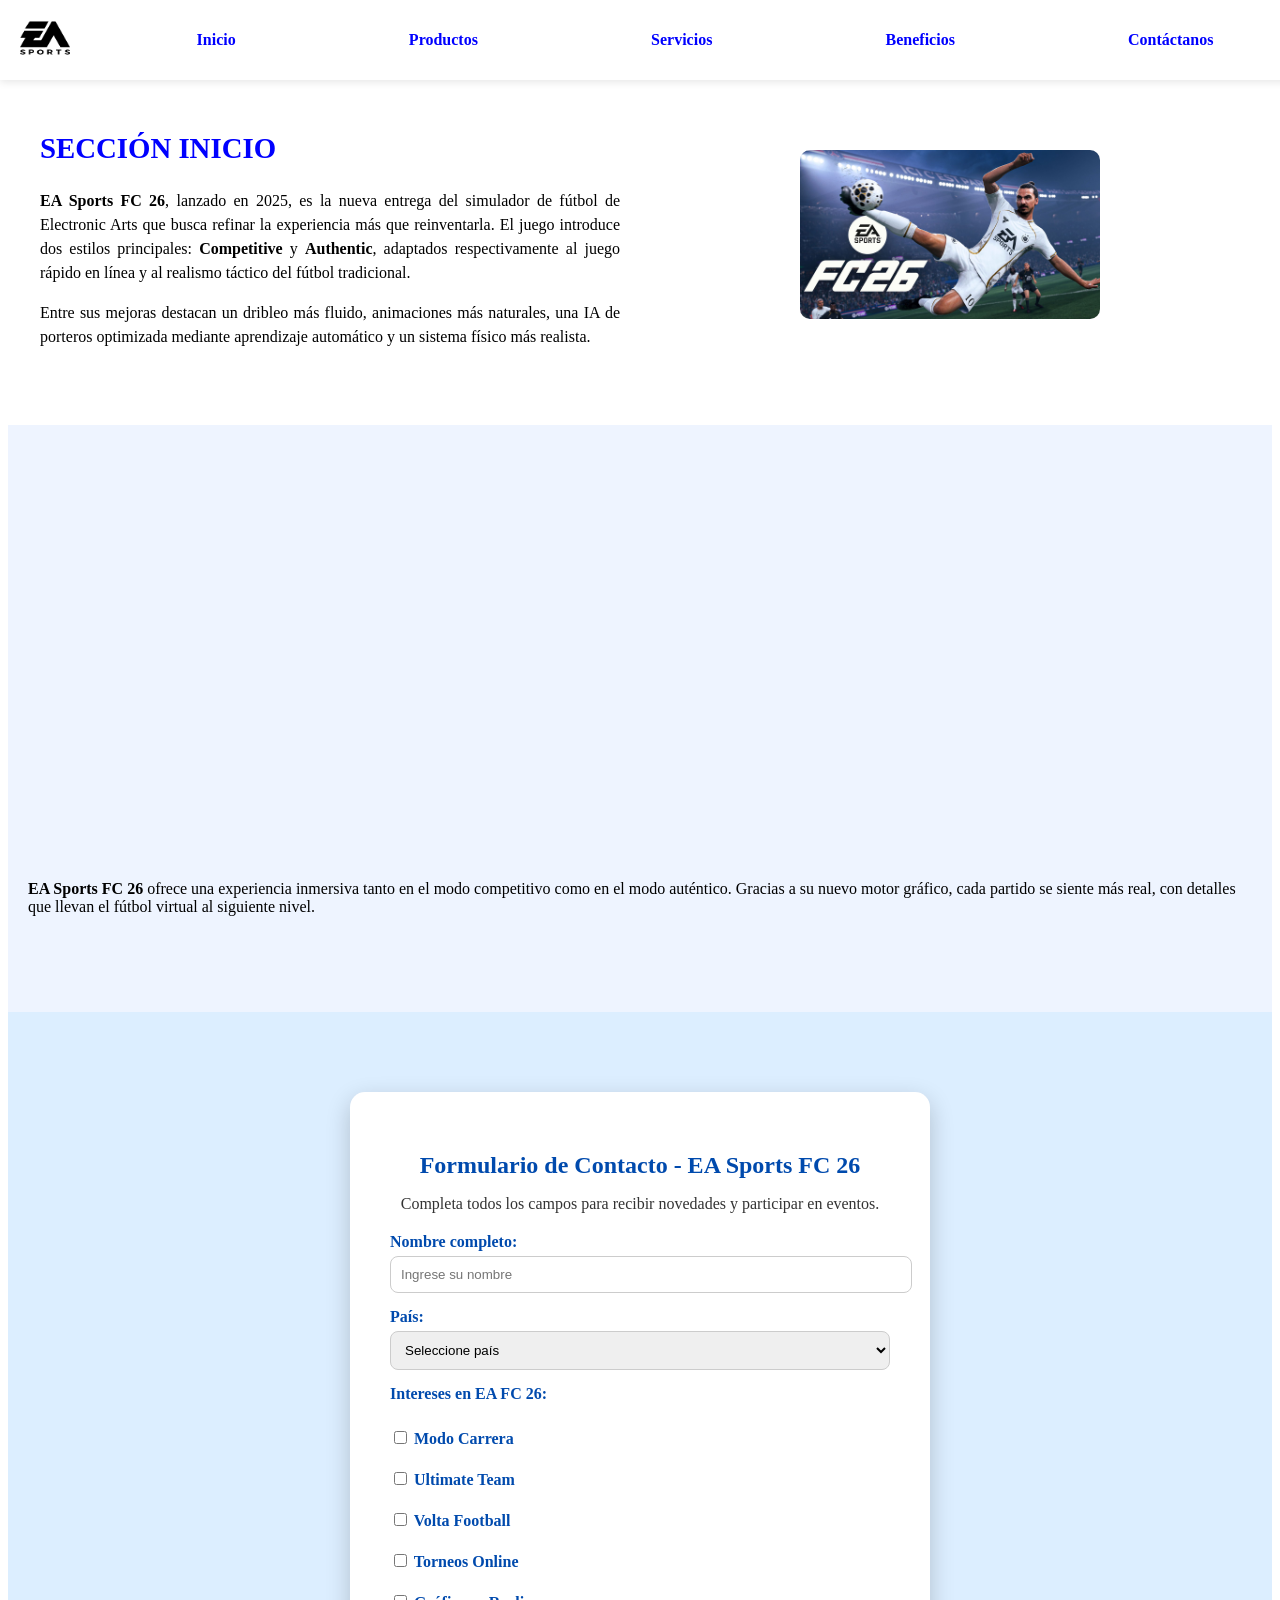
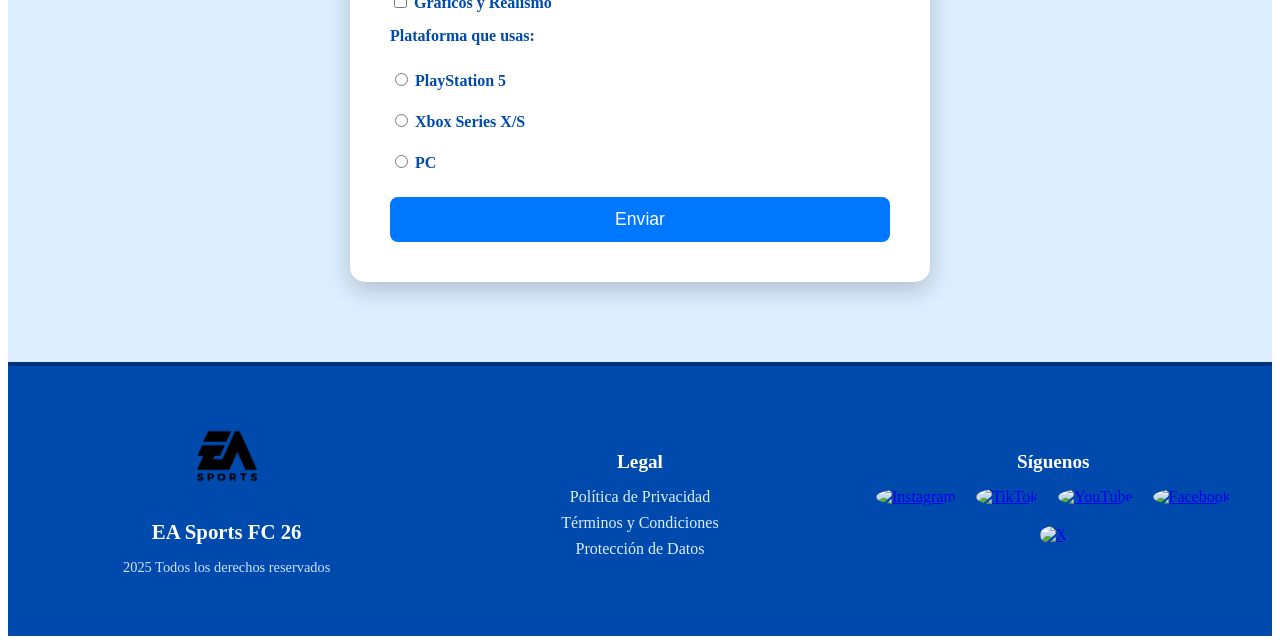
==== index.html @ 3c7ad655 "Initial commit" ====
<!DOCTYPE html>
<html lang="es">
  <head>
    <meta charset="UTF-8" />
    <meta name="viewport" content="width=device-width, initial-scale=1.0" />
    <meta http-equiv="X-UA-Compatible" content="ie=edge" />
    <title>EA Sports FC 26</title>
    <link rel="stylesheet" href="styles.css" />
  </head>

  <body>
    <!-- ================= NAVBAR ================= -->
    <nav class="top-header">
      <a href="#" class="logo">
        <img
          src="img/deportes-electronicos.png"
          alt="Logo EA FC 26"
          width="50"
          height="40"
        />
      </a>

      <ul class="Menu-Horizontal">
        <li><a href="#">Inicio</a></li>
        <li>
          <a href="#">Productos</a>
          <ul class="Menu-vertical">
            <li><a href="#">Tarjeta</a></li>
            <li><a href="#">Préstamo</a></li>
            <li><a href="#">Seguro</a></li>
            <li><a href="#">Pagos</a></li>
            <li><a href="#">Telegiros</a></li>
          </ul>
        </li>
        <li><a href="#">Servicios</a></li>
        <li><a href="#">Beneficios</a></li>
        <li><a href="#contacto">Contáctanos</a></li>
      </ul>
    </nav>

    <!-- ================= SECCIÓN INICIO ================= -->
    <section class="seccion-inicio">
      <div class="cont-gral-inicio">
        <div class="cont-ini-text">
          <h2>SECCIÓN INICIO</h2>
          <p>
            <strong>EA Sports FC 26</strong>, lanzado en 2025, es la nueva
            entrega del simulador de fútbol de Electronic Arts que busca refinar
            la experiencia más que reinventarla. El juego introduce dos estilos
            principales: <strong>Competitive</strong> y
            <strong>Authentic</strong>, adaptados respectivamente al juego
            rápido en línea y al realismo táctico del fútbol tradicional.
          </p>
          <p>
            Entre sus mejoras destacan un dribleo más fluido, animaciones más
            naturales, una IA de porteros optimizada mediante aprendizaje
            automático y un sistema físico más realista.
          </p>
        </div>

        <div class="cont-ini-mg">
          <img src="img/fc26.png" alt="EA Sports FC 26" />
        </div>
      </div>
    </section>

    <!-- ================= SECCIÓN VIDEO + IMAGEN ================= -->
    <section class="seccion-video">
      <div class="video-text-container">
        <div class="video-box">
          <iframe
            width="560"
            height="315"
            src="https://www.youtube.com/embed/0FXZjrsOPpk?si=24ituWWROarEvsE_"
            title="EA Sports FC 26 Trailer"
            allowfullscreen
          ></iframe>
        </div>
        <div>
          <p>
            <strong>EA Sports FC 26</strong> ofrece una experiencia inmersiva
            tanto en el modo competitivo como en el modo auténtico. Gracias a su
            nuevo motor gráfico, cada partido se siente más real, con detalles
            que llevan el fútbol virtual al siguiente nivel.
          </p>
        </div>
      </div>
    </section>

    <!-- ================= SECCIÓN CONTACTO ================= -->
    <section id="contacto" class="seccion-contacto">
      <div class="form-container">
        <h2>Formulario de Contacto - EA Sports FC 26</h2>
        <p>
          Completa todos los campos para recibir novedades y participar en
          eventos.
        </p>

        <form>
          <label for="nombre">Nombre completo:</label>
          <input
            type="text"
            id="nombre"
            name="nombre"
            placeholder="Ingrese su nombre"
            required
          />

          <label for="pais">País:</label>
          <select id="pais" name="pais" required>
            <option value="">Seleccione país</option>
            <option value="peru">Perú</option>
            <option value="mexico">México</option>
            <option value="argentina">Argentina</option>
            <option value="chile">Chile</option>
            <option value="colombia">Colombia</option>
            <option value="otros">Otros</option>
          </select>

          <label>Intereses en EA FC 26:</label>
          <div class="checkbox-group">
            <label
              ><input type="checkbox" value="modo_carrera" /> Modo
              Carrera</label
            >
            <label
              ><input type="checkbox" value="ultimate_team" /> Ultimate
              Team</label
            >
            <label
              ><input type="checkbox" value="volta" /> Volta Football</label
            >
            <label
              ><input type="checkbox" value="torneos_online" /> Torneos
              Online</label
            >
            <label
              ><input type="checkbox" value="realismo" /> Gráficos y
              Realismo</label
            >
          </div>

          <label>Plataforma que usas:</label>
          <div class="radio-group">
            <label
              ><input type="radio" name="plataforma" value="ps5" /> PlayStation
              5</label
            >
            <label
              ><input type="radio" name="plataforma" value="xbox" /> Xbox Series
              X/S</label
            >
            <label
              ><input type="radio" name="plataforma" value="pc" /> PC</label
            >
          </div>

          <button type="submit" class="btn-enviar">Enviar</button>
        </form>
      </div>
    </section>
    <!-- ================= PIE DE PÁGINA ================= -->
    <footer class="footer">
      <div class="footer-container">
        <!-- Marca y derechos -->
        <div class="footer-brand">
          <img
            src="img/deportes-electronicos.png"
            alt="Logo EA FC 26"
            class="footer-logo"
          />
          <p class="footer-title">EA Sports FC 26</p>
          <small> 2025 Todos los derechos reservados</small>
        </div>

        <!-- Enlaces legales -->
        <div class="footer-links">
          <h4>Legal</h4>
          <a href="/Documentos/3.politica-privacidad.pdf" target="_blank">
            Política de Privacidad
          </a>
          <a href="#">Términos y Condiciones</a>
          <a href="/Documentos/LeyProteccionDatos.pdf" target="_blank">
            Protección de Datos
          </a>
        </div>

        <!-- Redes sociales -->
        <div class="footer-social">
          <h4>Síguenos</h4>
          <div class="social-icons">
            <a
              href="https://www.instagram.com"
              target="_blank"
              title="Instagram"
            >
              <img
                src="https://cdn-icons-png.flaticon.com/512/2111/2111463.png"
                alt="Instagram"
                class="social-icon"
              />
            </a>
            <a href="https://www.tiktok.com" target="_blank" title="TikTok">
              <img
                src="https://cdn-icons-png.flaticon.com/512/3046/3046126.png"
                alt="TikTok"
                class="social-icon"
              />
            </a>
            <a href="https://www.youtube.com" target="_blank" title="YouTube">
              <img
                src="https://cdn-icons-png.flaticon.com/512/1384/1384060.png"
                alt="YouTube"
                class="social-icon"
              />
            </a>
            <a href="https://www.facebook.com" target="_blank" title="Facebook">
              <img
                src="https://cdn-icons-png.flaticon.com/512/1384/1384053.png"
                alt="Facebook"
                class="social-icon"
              />
            </a>
            <a href="https://x.com" target="_blank" title="X (Twitter)">
              <img
                src="https://cdn-icons-png.flaticon.com/512/5969/5969020.png"
                alt="X"
                class="social-icon"
              />
            </a>
          </div>
        </div>
      </div>
    </footer>
  </body>
</html>
---- styles.css ----
/* ====== MENÚ ====== */
.top-header {
  position: fixed;
  background-color: white;
  width: 100%;
  height: 5rem;
  display: flex;
  align-items: center;
  justify-content: space-around;
  padding: 0 1.25rem;
  top: 0;
  left: 0;
  z-index: 1000;
  box-shadow: 0 0.125rem 0.5rem rgba(0, 0, 0, 0.1);
}

.Menu-Horizontal {
  list-style: none;
  display: flex;
  justify-content: space-around;
  width: 100%;
}

.Menu-Horizontal li {
  position: relative;
}

.Menu-Horizontal a {
  display: block;
  color: blue;
  text-decoration: none;
  padding: 0.9375rem 1.25rem;
  font-weight: bold;
  transition: color 0.3s ease;
}

.Menu-Horizontal a:hover {
  color: red;
}

.Menu-vertical {
  padding: 0;
  position: absolute;
  display: none;
  list-style: none;
  width: 12.5rem;
  background-color: aliceblue;
  border-radius: 0.625rem;
  box-shadow: 0 0.1875rem 0.5rem rgba(0, 0, 0, 0.15);
}

.Menu-Horizontal li:hover .Menu-vertical {
  display: block;
}

/* ====== SECCIÓN INICIO ====== */
.seccion-inicio {
  padding: 7.5rem 1.25rem 3.75rem;
  background-color: #ffffff;
}

.cont-gral-inicio {
  display: flex;
  justify-content: space-between;
  align-items: center;
  max-width: 75rem;
  margin: 0 auto;
  gap: 2.5rem;
}

.cont-ini-text {
  flex: 1;
}

.cont-ini-text h2 {
  color: blue;
  font-size: 1.8em;
}

.cont-ini-text p {
  color: black;
  line-height: 1.5;
  text-align: justify;
}

.cont-ini-mg {
  flex: 1;
  text-align: center;
}

.cont-ini-mg img {
  width: 80%;
  max-width: 18.75rem;
  border-radius: 0.625rem;
}

/* ====== VIDEO + IMAGEN ====== */
.seccion-video {
  background-color: #eef4ff;
  padding: 5rem 1.25rem;
}

.video-text-container {
  display: flex;
  justify-content: center;
  align-items: center;
  gap: 2.5rem;
  flex-wrap: wrap;
}

.video-box iframe {
  width: 35rem;
  height: 19.6875rem;
  border-radius: 0.625rem;
  border: none;
}

.img-box {
  width: 35rem;
  text-align: center;
}

.img-box img {
  width: 100%;
  border-radius: 0.625rem;
}

.img-box p {
  margin-top: 0.9375rem;
  color: #333;
  line-height: 1.6;
  font-size: 1em;
}

/* ====== FORMULARIO ====== */
.seccion-contacto {
  background-color: #dceeff;
  padding: 5rem 1.25rem;
  display: flex;
  justify-content: center;
}

.form-container {
  background-color: #ffffff;
  border-radius: 0.9375rem;
  padding: 2.5rem;
  max-width: 31.25rem;
  width: 100%;
  box-shadow: 0 0.5rem 1.5625rem rgba(0, 0, 0, 0.2);
}

.form-container h2 {
  text-align: center;
  color: #004aad;
  margin-bottom: 0.625rem;
}

.form-container p {
  text-align: center;
  color: #333;
  margin-bottom: 1.25rem;
}

label {
  display: block;
  margin-top: 0.9375rem;
  color: #004aad;
  font-weight: bold;
}

input[type="text"],
select {
  width: 100%;
  padding: 0.625rem;
  margin-top: 0.3125rem;
  border: 0.0625rem solid #ccc;
  border-radius: 0.5rem;
  outline: none;
}

.checkbox-group,
.radio-group {
  margin-top: 0.625rem;
  display: flex;
  flex-direction: column;
  gap: 0.375rem;
}

.btn-enviar {
  width: 100%;
  background-color: #0077ff;
  color: white;
  border: none;
  padding: 0.75rem;
  border-radius: 0.5rem;
  margin-top: 1.5625rem;
  font-size: 1.1em;
  cursor: pointer;
  transition: background-color 0.3s ease;
}

.btn-enviar:hover {
  background-color: #005fd1;
}

/* ====== SECCIÓN INICIO (repetida, optimizada) ====== */
.seccion-inicio {
  padding: 6.25rem 1.25rem 3.75rem;
  background-color: white;
}

.cont-gral-inicio {
  display: flex;
  justify-content: space-between;
  align-items: center;
  max-width: 75rem;
  margin: 0 auto;
  gap: 2.5rem;
}

.cont-ini-text h2 {
  color: blue;
}

.cont-ini-text p {
  color: black;
  line-height: 1.5;
  text-align: justify;
}

/* Imagen y video */
.cont-ini-mg img {
  width: 80%;
  max-width: 18.75rem;
  border-radius: 0.625rem;
}

.video-section {
  background-color: #f0f6ff;
  padding: 3.75rem 1.25rem;
  border-radius: 0.75rem;
}

.video-section iframe {
  border-radius: 0.625rem;
  width: 80%;
  max-width: 31.25rem;
  height: 17.5rem;
  box-shadow: 0 0.25rem 0.625rem rgba(0, 0, 0, 0.2);
}
/* ====== PIE DE PÁGINA ====== */
.footer {
  background-color: #004aad;
  color: white;
  padding: 3.75rem 1.25rem; /* 60px 20px */
  text-align: center;
  border-top: 0.25rem solid #00337a; /* 4px */
}

.footer-container {
  display: flex;
  flex-wrap: wrap;
  justify-content: space-around;
  align-items: flex-start;
  gap: 2.5rem; /* 40px */
  max-width: 75rem; /* 1200px */
  margin: 0 auto;
}

.footer-brand {
  flex: 1;
  min-width: 15rem; /* 240px */
}

.footer-logo {
  width: 3.75rem; /* 60px */
  height: auto;
  margin-bottom: 0.625rem; /* 10px */
}

.footer-title {
  font-weight: bold;
  font-size: 1.3rem;
  margin-bottom: 0.3125rem; /* 5px */
}

.footer-links {
  flex: 1;
  min-width: 12.5rem; /* 200px */
}

.footer-links h4 {
  color: #ffffff;
  font-size: 1.2rem;
  margin-bottom: 0.9375rem; /* 15px */
}

.footer-links a {
  display: block;
  color: #dceeff;
  text-decoration: none;
  margin-bottom: 0.5rem; /* 8px */
  transition: color 0.3s ease;
  font-size: 1rem;
}

.footer-links a:hover {
  color: #00bfff;
}

.footer-social {
  flex: 1;
  min-width: 12.5rem; /* 200px */
}

.footer-social h4 {
  color: #ffffff;
  font-size: 1.2rem;
  margin-bottom: 0.9375rem; /* 15px */
}

.social-icons {
  display: flex;
  justify-content: center;
  gap: 1.25rem; /* 20px */
  flex-wrap: wrap;
}

.social-icon {
  width: 2.5rem; /* 40px */
  height: 2.5rem;
  border-radius: 50%;
  transition: transform 0.3s ease, filter 0.3s ease;
}

.social-icon:hover {
  transform: scale(1.15);
  filter: brightness(1.2);
}

.footer small {
  display: block;
  margin-top: 0.9375rem; /* 15px */
  color: #cfe3ff;
  font-size: 0.9rem;
}

/* ====== Responsive ====== */
@media (max-width: 48rem) {
  /* 768px */
  .footer-container {
    flex-direction: column;
    align-items: center;
    text-align: center;
  }
}
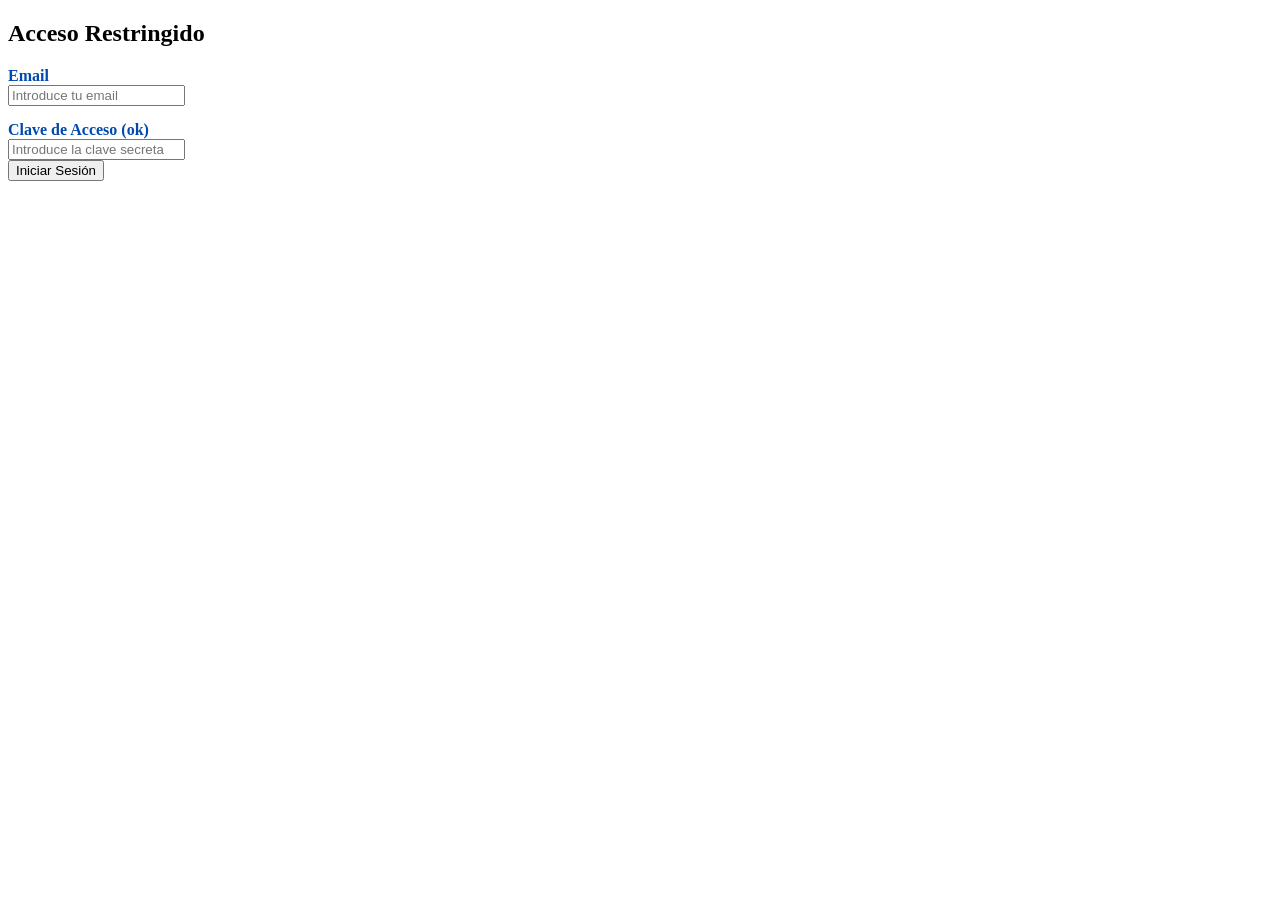
==== commit d600ed61: "agergado index css y js" ====
--- a/index.html
+++ b/index.html
@@ -1,236 +1,44 @@
-<!DOCTYPE html>
-<html lang="es">
-  <head>
-    <meta charset="UTF-8" />
-    <meta name="viewport" content="width=device-width, initial-scale=1.0" />
-    <meta http-equiv="X-UA-Compatible" content="ie=edge" />
-    <title>EA Sports FC 26</title>
-    <link rel="stylesheet" href="styles.css" />
-  </head>
-
-  <body>
-    <!-- ================= NAVBAR ================= -->
-    <nav class="top-header">
-      <a href="#" class="logo">
-        <img
-          src="img/deportes-electronicos.png"
-          alt="Logo EA FC 26"
-          width="50"
-          height="40"
-        />
-      </a>
-
-      <ul class="Menu-Horizontal">
-        <li><a href="#">Inicio</a></li>
-        <li>
-          <a href="#">Productos</a>
-          <ul class="Menu-vertical">
-            <li><a href="#">Tarjeta</a></li>
-            <li><a href="#">Préstamo</a></li>
-            <li><a href="#">Seguro</a></li>
-            <li><a href="#">Pagos</a></li>
-            <li><a href="#">Telegiros</a></li>
-          </ul>
-        </li>
-        <li><a href="#">Servicios</a></li>
-        <li><a href="#">Beneficios</a></li>
-        <li><a href="#contacto">Contáctanos</a></li>
-      </ul>
-    </nav>
-
-    <!-- ================= SECCIÓN INICIO ================= -->
-    <section class="seccion-inicio">
-      <div class="cont-gral-inicio">
-        <div class="cont-ini-text">
-          <h2>SECCIÓN INICIO</h2>
-          <p>
-            <strong>EA Sports FC 26</strong>, lanzado en 2025, es la nueva
-            entrega del simulador de fútbol de Electronic Arts que busca refinar
-            la experiencia más que reinventarla. El juego introduce dos estilos
-            principales: <strong>Competitive</strong> y
-            <strong>Authentic</strong>, adaptados respectivamente al juego
-            rápido en línea y al realismo táctico del fútbol tradicional.
-          </p>
-          <p>
-            Entre sus mejoras destacan un dribleo más fluido, animaciones más
-            naturales, una IA de porteros optimizada mediante aprendizaje
-            automático y un sistema físico más realista.
-          </p>
-        </div>
-
-        <div class="cont-ini-mg">
-          <img src="img/fc26.png" alt="EA Sports FC 26" />
-        </div>
-      </div>
-    </section>
-
-    <!-- ================= SECCIÓN VIDEO + IMAGEN ================= -->
-    <section class="seccion-video">
-      <div class="video-text-container">
-        <div class="video-box">
-          <iframe
-            width="560"
-            height="315"
-            src="https://www.youtube.com/embed/0FXZjrsOPpk?si=24ituWWROarEvsE_"
-            title="EA Sports FC 26 Trailer"
-            allowfullscreen
-          ></iframe>
-        </div>
-        <div>
-          <p>
-            <strong>EA Sports FC 26</strong> ofrece una experiencia inmersiva
-            tanto en el modo competitivo como en el modo auténtico. Gracias a su
-            nuevo motor gráfico, cada partido se siente más real, con detalles
-            que llevan el fútbol virtual al siguiente nivel.
-          </p>
-        </div>
-      </div>
-    </section>
-
-    <!-- ================= SECCIÓN CONTACTO ================= -->
-    <section id="contacto" class="seccion-contacto">
-      <div class="form-container">
-        <h2>Formulario de Contacto - EA Sports FC 26</h2>
-        <p>
-          Completa todos los campos para recibir novedades y participar en
-          eventos.
-        </p>
-
-        <form>
-          <label for="nombre">Nombre completo:</label>
-          <input
-            type="text"
-            id="nombre"
-            name="nombre"
-            placeholder="Ingrese su nombre"
-            required
-          />
-
-          <label for="pais">País:</label>
-          <select id="pais" name="pais" required>
-            <option value="">Seleccione país</option>
-            <option value="peru">Perú</option>
-            <option value="mexico">México</option>
-            <option value="argentina">Argentina</option>
-            <option value="chile">Chile</option>
-            <option value="colombia">Colombia</option>
-            <option value="otros">Otros</option>
-          </select>
-
-          <label>Intereses en EA FC 26:</label>
-          <div class="checkbox-group">
-            <label
-              ><input type="checkbox" value="modo_carrera" /> Modo
-              Carrera</label
-            >
-            <label
-              ><input type="checkbox" value="ultimate_team" /> Ultimate
-              Team</label
-            >
-            <label
-              ><input type="checkbox" value="volta" /> Volta Football</label
-            >
-            <label
-              ><input type="checkbox" value="torneos_online" /> Torneos
-              Online</label
-            >
-            <label
-              ><input type="checkbox" value="realismo" /> Gráficos y
-              Realismo</label
-            >
-          </div>
-
-          <label>Plataforma que usas:</label>
-          <div class="radio-group">
-            <label
-              ><input type="radio" name="plataforma" value="ps5" /> PlayStation
-              5</label
-            >
-            <label
-              ><input type="radio" name="plataforma" value="xbox" /> Xbox Series
-              X/S</label
-            >
-            <label
-              ><input type="radio" name="plataforma" value="pc" /> PC</label
-            >
-          </div>
-
-          <button type="submit" class="btn-enviar">Enviar</button>
-        </form>
-      </div>
-    </section>
-    <!-- ================= PIE DE PÁGINA ================= -->
-    <footer class="footer">
-      <div class="footer-container">
-        <!-- Marca y derechos -->
-        <div class="footer-brand">
-          <img
-            src="img/deportes-electronicos.png"
-            alt="Logo EA FC 26"
-            class="footer-logo"
-          />
-          <p class="footer-title">EA Sports FC 26</p>
-          <small> 2025 Todos los derechos reservados</small>
-        </div>
-
-        <!-- Enlaces legales -->
-        <div class="footer-links">
-          <h4>Legal</h4>
-          <a href="/Documentos/3.politica-privacidad.pdf" target="_blank">
-            Política de Privacidad
-          </a>
-          <a href="#">Términos y Condiciones</a>
-          <a href="/Documentos/LeyProteccionDatos.pdf" target="_blank">
-            Protección de Datos
-          </a>
-        </div>
-
-        <!-- Redes sociales -->
-        <div class="footer-social">
-          <h4>Síguenos</h4>
-          <div class="social-icons">
-            <a
-              href="https://www.instagram.com"
-              target="_blank"
-              title="Instagram"
-            >
-              <img
-                src="https://cdn-icons-png.flaticon.com/512/2111/2111463.png"
-                alt="Instagram"
-                class="social-icon"
-              />
-            </a>
-            <a href="https://www.tiktok.com" target="_blank" title="TikTok">
-              <img
-                src="https://cdn-icons-png.flaticon.com/512/3046/3046126.png"
-                alt="TikTok"
-                class="social-icon"
-              />
-            </a>
-            <a href="https://www.youtube.com" target="_blank" title="YouTube">
-              <img
-                src="https://cdn-icons-png.flaticon.com/512/1384/1384060.png"
-                alt="YouTube"
-                class="social-icon"
-              />
-            </a>
-            <a href="https://www.facebook.com" target="_blank" title="Facebook">
-              <img
-                src="https://cdn-icons-png.flaticon.com/512/1384/1384053.png"
-                alt="Facebook"
-                class="social-icon"
-              />
-            </a>
-            <a href="https://x.com" target="_blank" title="X (Twitter)">
-              <img
-                src="https://cdn-icons-png.flaticon.com/512/5969/5969020.png"
-                alt="X"
-                class="social-icon"
-              />
-            </a>
-          </div>
-        </div>
-      </div>
-    </footer>
-  </body>
-</html>
+<!DOCTYPE html>
+<html lang="es">
+  <head>
+    <meta charset="UTF-8" />
+    <meta name="viewport" content="width=device-width, initial-scale=1.0" />
+    <title>Login con Clave Estática</title>
+    <link rel="stylesheet" href="styles.css" />
+  </head>
+  <body>
+    <section class="login-container">
+      <div class="login-box">
+        <h2>Acceso Restringido</h2>
+
+        <form onsubmit="return validarLogin(event);">
+          <div class="input-group">
+            <label for="email">Email</label>
+            <input
+              type="email"
+              id="email"
+              name="email"
+              placeholder="Introduce tu email"
+              required
+            />
+          </div>
+
+          <div class="input-group">
+            <label for="password">Clave de Acceso (ok)</label>
+            <input
+              type="password"
+              id="password"
+              name="password"
+              placeholder="Introduce la clave secreta"
+              required
+            />
+          </div>
+
+          <button type="submit" class="login-button">Iniciar Sesión</button>
+        </form>
+      </div>
+    </section>
+
+    <script src="login.js"></script>
+  </body>
+</html>
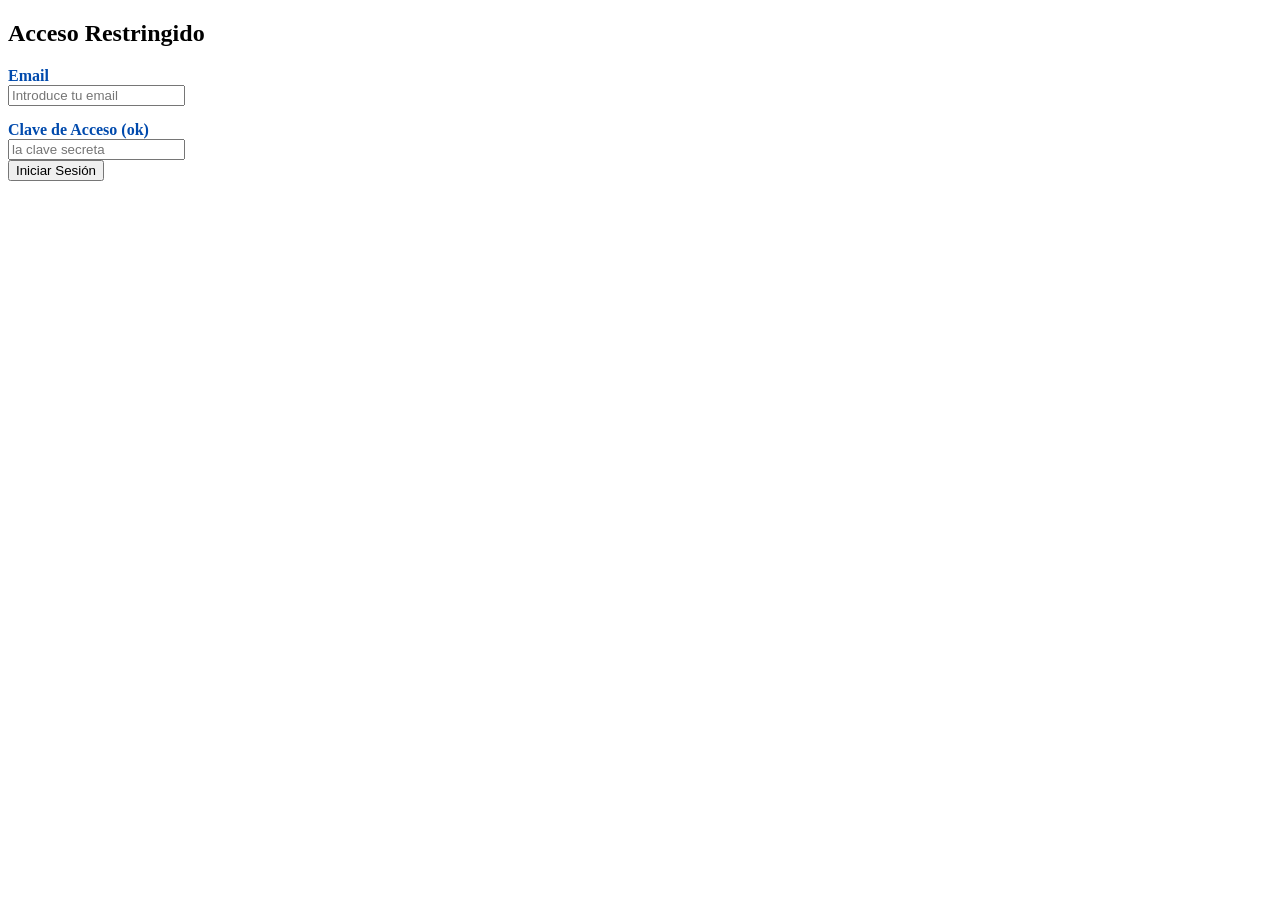
==== commit 12b7ce1c: "commit" ====
--- a/index.html
+++ b/index.html
@@ -29,7 +29,7 @@
               type="password"
               id="password"
               name="password"
-              placeholder="Introduce la clave secreta"
+              placeholder="la clave secreta"
               required
             />
           </div>
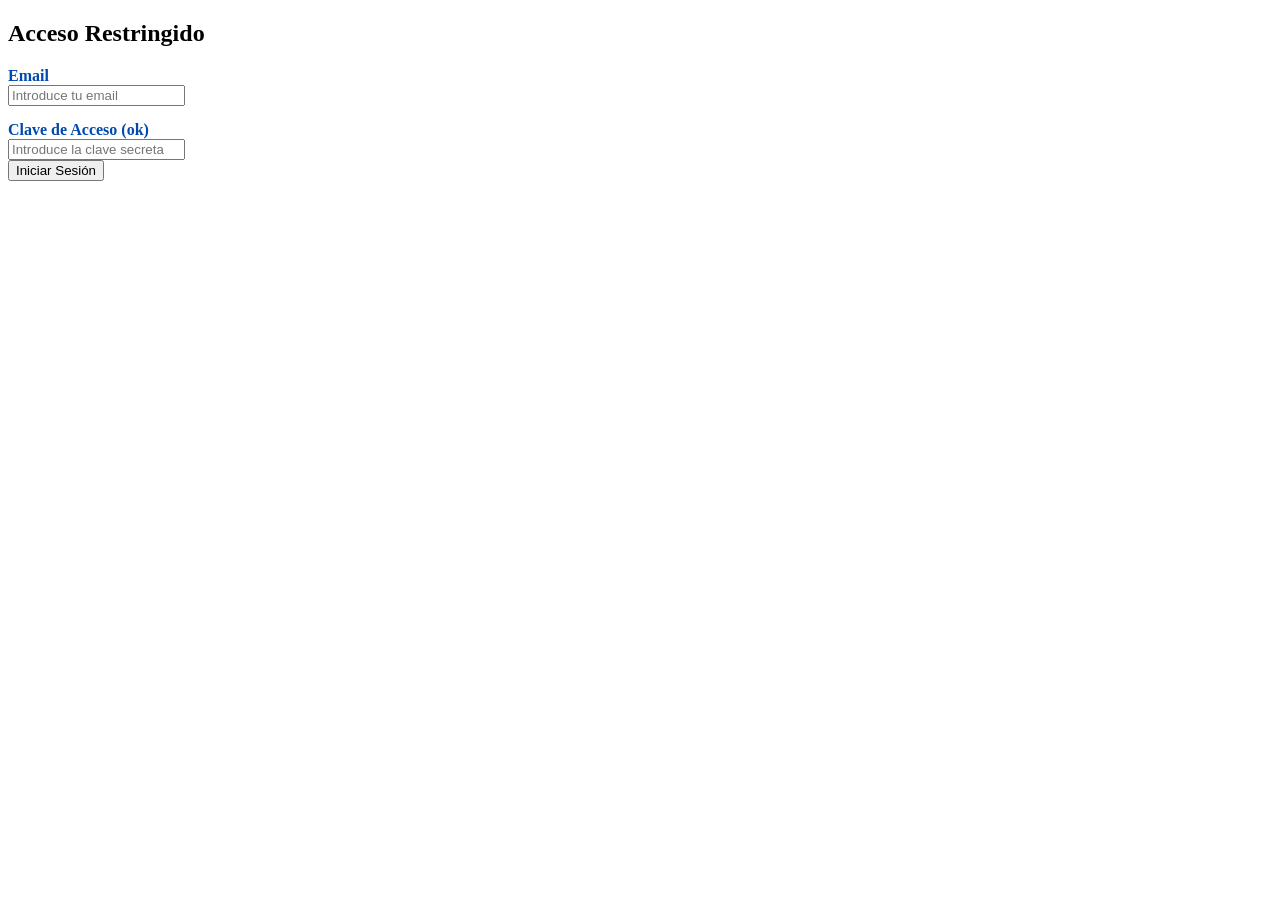
==== commit 6ad78735: "commit" ====
--- a/index.html
+++ b/index.html
@@ -29,7 +29,7 @@
               type="password"
               id="password"
               name="password"
-              placeholder="la clave secreta"
+              placeholder="Introduce la clave secreta"
               required
             />
           </div>
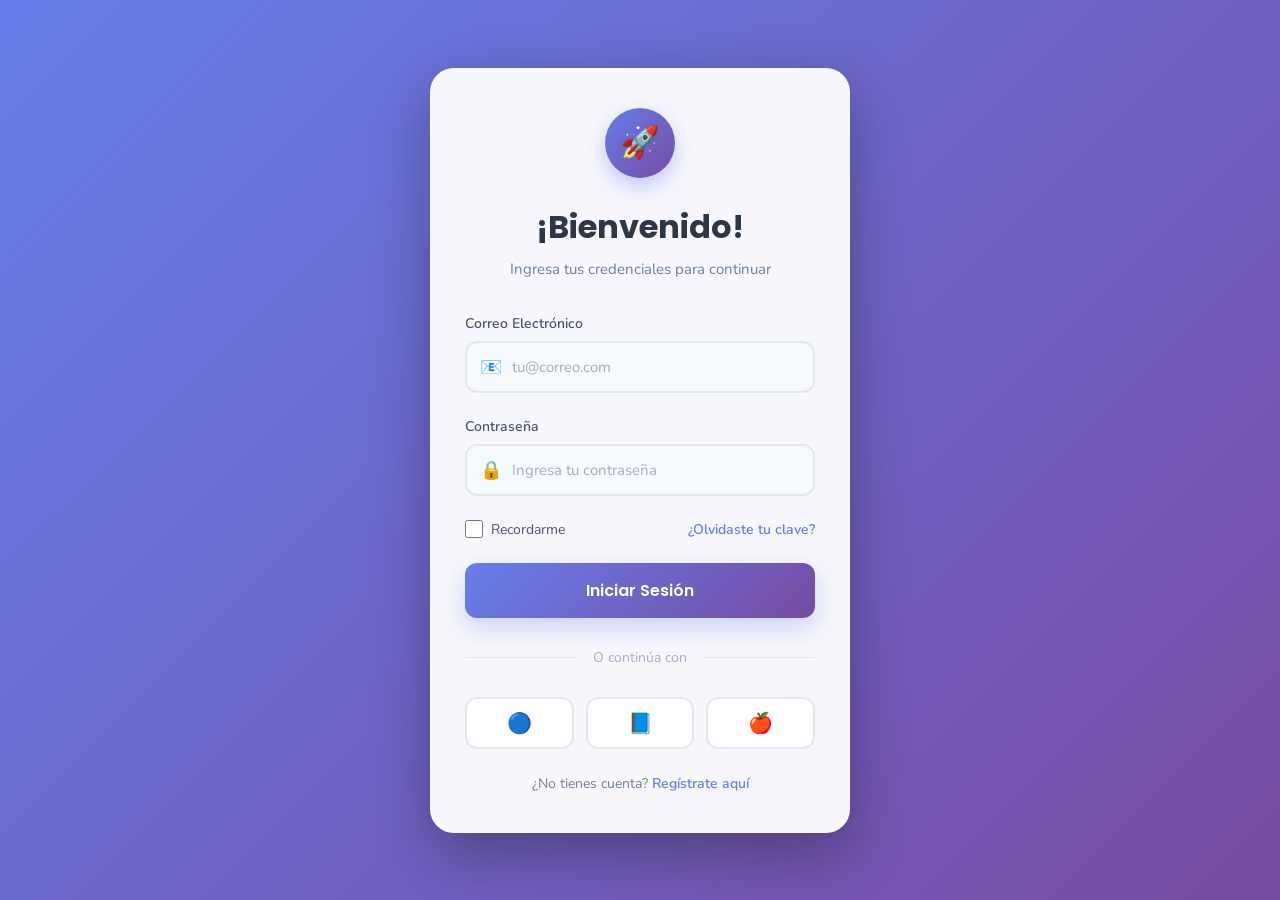
==== commit 1570aadd: "commit" ====
--- a/index.html
+++ b/index.html
@@ -3,41 +3,97 @@
   <head>
     <meta charset="UTF-8" />
     <meta name="viewport" content="width=device-width, initial-scale=1.0" />
-    <title>Login con Clave Estática</title>
-    <link rel="stylesheet" href="styles.css" />
+    <title>Iniciar Sesión</title>
+
+    <!-- Google Fonts -->
+    <link
+      href="https://fonts.googleapis.com/css2?family=Poppins:wght@400;600;700&family=Nunito:wght@300;400;600&display=swap"
+      rel="stylesheet"
+    />
+
+    <!-- Archivo CSS -->
+    <link rel="stylesheet" href="login.css" />
   </head>
+
   <body>
-    <section class="login-container">
-      <div class="login-box">
-        <h2>Acceso Restringido</h2>
+    <div class="container">
+      <div class="card">
+        <div class="logo">🚀</div>
+        <h2 class="title">¡Bienvenido!</h2>
+        <p class="subtitle">Ingresa tus credenciales para continuar</p>
 
         <form onsubmit="return validarLogin(event);">
           <div class="input-group">
-            <label for="email">Email</label>
-            <input
-              type="email"
-              id="email"
-              name="email"
-              placeholder="Introduce tu email"
-              required
-            />
+            <label for="email">Correo Electrónico</label>
+            <div class="input-wrapper">
+              <span class="input-icon">📧</span>
+              <input
+                type="email"
+                id="email"
+                placeholder="tu@correo.com"
+                required
+              />
+            </div>
           </div>
 
           <div class="input-group">
-            <label for="password">Clave de Acceso (ok)</label>
-            <input
-              type="password"
-              id="password"
-              name="password"
-              placeholder="Introduce la clave secreta"
-              required
-            />
+            <label for="password">Contraseña</label>
+            <div class="input-wrapper">
+              <span class="input-icon">🔒</span>
+              <input
+                type="password"
+                id="password"
+                placeholder="Ingresa tu contraseña"
+                required
+              />
+            </div>
           </div>
 
-          <button type="submit" class="login-button">Iniciar Sesión</button>
+          <div class="remember-forgot">
+            <div class="checkbox-wrapper">
+              <input type="checkbox" id="remember" />
+              <label for="remember">Recordarme</label>
+            </div>
+            <a href="#" class="forgot-link">¿Olvidaste tu clave?</a>
+          </div>
+
+          <button type="submit" class="btn">Iniciar Sesión</button>
         </form>
+
+        <div class="divider">
+          <span>O continúa con</span>
+        </div>
+
+        <div class="social-login">
+          <button class="social-btn" type="button" title="Google">🔵</button>
+          <button class="social-btn" type="button" title="Facebook">📘</button>
+          <button class="social-btn" type="button" title="Apple">🍎</button>
+        </div>
+
+        <p class="register-link">
+          ¿No tienes cuenta? <a href="#">Regístrate aquí</a>
+        </p>
       </div>
-    </section>
+    </div>
+
+    <script>
+      function validarLogin(event) {
+        event.preventDefault();
+
+        const email = document.getElementById("email").value;
+        const password = document.getElementById("password").value;
+
+        console.log("Email:", email);
+        console.log("Password:", password);
+
+        alert("¡Login exitoso! 🎉");
+
+        // Redirigir a la landing page
+        window.location.href = "landingpage.html";
+
+        return false;
+      }
+    </script>
 
     <script src="login.js"></script>
   </body>
--- a/login.css
+++ b/login.css
@@ -0,0 +1,254 @@
+* {
+  margin: 0;
+  padding: 0;
+  box-sizing: border-box;
+}
+
+body {
+  font-family: "Nunito", sans-serif;
+  background: linear-gradient(135deg, #667eea 0%, #764ba2 100%);
+  min-height: 100vh;
+  display: flex;
+  justify-content: center;
+  align-items: center;
+  padding: 20px;
+}
+
+.container {
+  width: 100%;
+  max-width: 420px;
+}
+
+.card {
+  background: rgba(255, 255, 255, 0.95);
+  backdrop-filter: blur(10px);
+  border-radius: 24px;
+  padding: 40px 35px;
+  box-shadow: 0 20px 60px rgba(0, 0, 0, 0.3);
+  animation: slideIn 0.5s ease-out;
+}
+
+@keyframes slideIn {
+  from {
+    opacity: 0;
+    transform: translateY(30px);
+  }
+  to {
+    opacity: 1;
+    transform: translateY(0);
+  }
+}
+
+.logo {
+  width: 70px;
+  height: 70px;
+  background: linear-gradient(135deg, #667eea 0%, #764ba2 100%);
+  border-radius: 50%;
+  margin: 0 auto 25px;
+  display: flex;
+  align-items: center;
+  justify-content: center;
+  font-size: 32px;
+  color: white;
+  font-weight: bold;
+  box-shadow: 0 8px 20px rgba(102, 126, 234, 0.4);
+}
+
+.title {
+  font-family: "Poppins", sans-serif;
+  font-size: 32px;
+  font-weight: 700;
+  text-align: center;
+  color: #2d3748;
+  margin-bottom: 8px;
+}
+
+.subtitle {
+  text-align: center;
+  color: #718096;
+  font-size: 15px;
+  margin-bottom: 35px;
+  font-weight: 400;
+}
+
+.input-group {
+  margin-bottom: 24px;
+}
+
+.input-group label {
+  display: block;
+  font-weight: 600;
+  color: #4a5568;
+  margin-bottom: 8px;
+  font-size: 14px;
+}
+
+.input-wrapper {
+  position: relative;
+}
+
+.input-icon {
+  position: absolute;
+  left: 15px;
+  top: 50%;
+  transform: translateY(-50%);
+  color: #a0aec0;
+  font-size: 18px;
+}
+
+.input-group input {
+  width: 100%;
+  padding: 14px 15px 14px 45px;
+  border: 2px solid #e2e8f0;
+  border-radius: 12px;
+  font-size: 15px;
+  font-family: "Nunito", sans-serif;
+  transition: all 0.3s ease;
+  background: #f7fafc;
+  color: #2d3748;
+}
+
+.input-group input:focus {
+  outline: none;
+  border-color: #667eea;
+  background: white;
+  box-shadow: 0 0 0 4px rgba(102, 126, 234, 0.1);
+}
+
+.input-group input::placeholder {
+  color: #a0aec0;
+}
+
+.remember-forgot {
+  display: flex;
+  justify-content: space-between;
+  align-items: center;
+  margin-bottom: 24px;
+  font-size: 14px;
+}
+
+.checkbox-wrapper {
+  display: flex;
+  align-items: center;
+  gap: 8px;
+}
+
+.checkbox-wrapper input[type="checkbox"] {
+  width: 18px;
+  height: 18px;
+  cursor: pointer;
+  accent-color: #667eea;
+}
+
+.checkbox-wrapper label {
+  color: #4a5568;
+  cursor: pointer;
+  margin: 0;
+}
+
+.forgot-link {
+  color: #667eea;
+  text-decoration: none;
+  font-weight: 600;
+  transition: color 0.3s;
+}
+
+.forgot-link:hover {
+  color: #764ba2;
+}
+
+.btn {
+  width: 100%;
+  padding: 15px;
+  background: linear-gradient(135deg, #667eea 0%, #764ba2 100%);
+  color: white;
+  border: none;
+  border-radius: 12px;
+  font-size: 16px;
+  font-weight: 600;
+  font-family: "Poppins", sans-serif;
+  cursor: pointer;
+  transition: all 0.3s ease;
+  box-shadow: 0 10px 25px rgba(102, 126, 234, 0.3);
+}
+
+.btn:hover {
+  transform: translateY(-2px);
+  box-shadow: 0 15px 35px rgba(102, 126, 234, 0.4);
+}
+
+.btn:active {
+  transform: translateY(0);
+}
+
+.divider {
+  display: flex;
+  align-items: center;
+  margin: 30px 0;
+  color: #a0aec0;
+  font-size: 14px;
+}
+
+.divider::before,
+.divider::after {
+  content: "";
+  flex: 1;
+  height: 1px;
+  background: #e2e8f0;
+}
+
+.divider span {
+  padding: 0 15px;
+}
+
+.social-login {
+  display: flex;
+  gap: 12px;
+  margin-bottom: 25px;
+}
+
+.social-btn {
+  flex: 1;
+  padding: 12px;
+  border: 2px solid #e2e8f0;
+  border-radius: 12px;
+  background: white;
+  cursor: pointer;
+  transition: all 0.3s ease;
+  display: flex;
+  align-items: center;
+  justify-content: center;
+  font-size: 20px;
+}
+
+.social-btn:hover {
+  border-color: #667eea;
+  transform: translateY(-2px);
+  box-shadow: 0 5px 15px rgba(0, 0, 0, 0.1);
+}
+
+.register-link {
+  text-align: center;
+  color: #718096;
+  font-size: 14px;
+}
+
+.register-link a {
+  color: #667eea;
+  text-decoration: none;
+  font-weight: 600;
+}
+
+.register-link a:hover {
+  color: #764ba2;
+}
+
+@media (max-width: 480px) {
+  .card {
+    padding: 30px 25px;
+  }
+
+  .title {
+    font-size: 28px;
+  }
+}
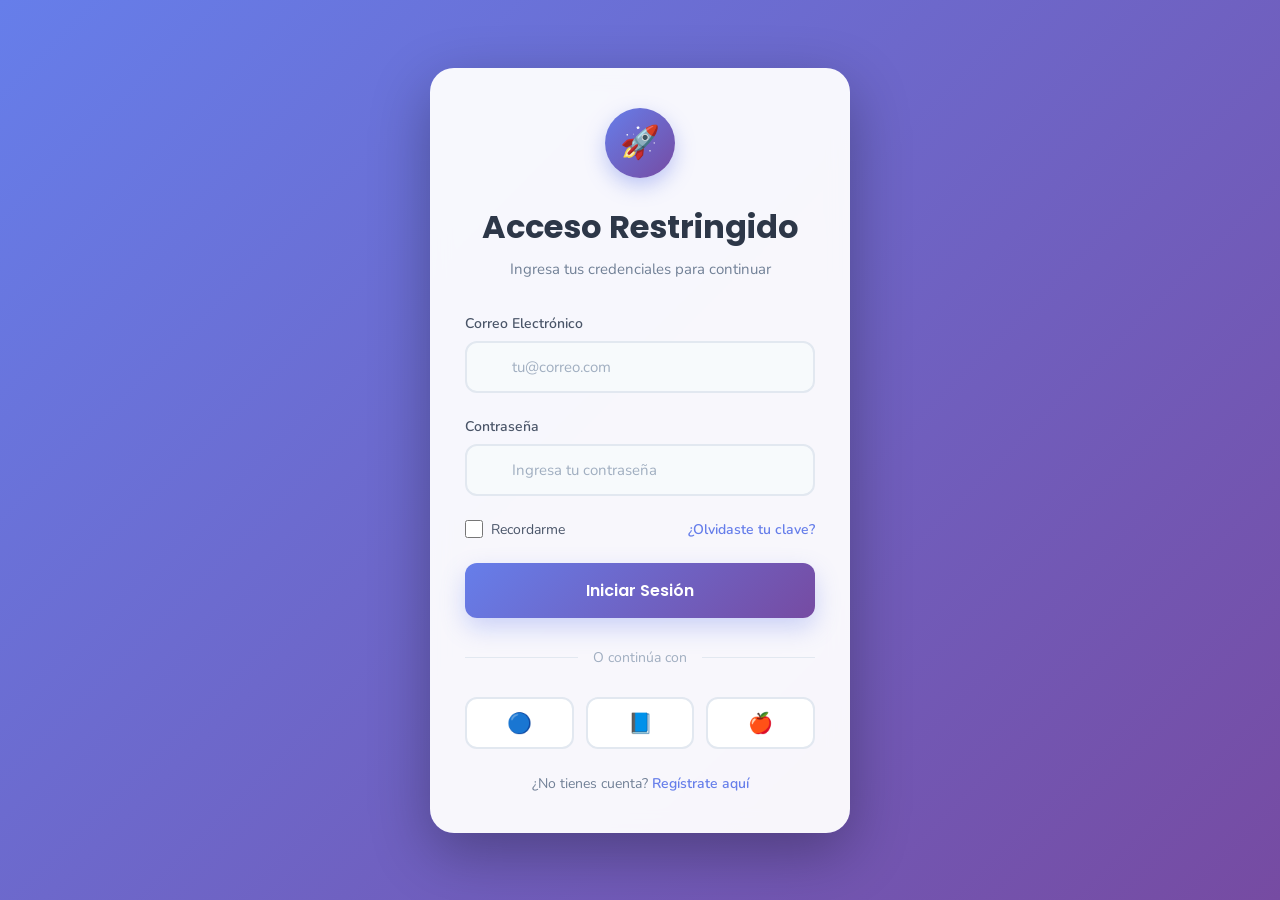
==== commit e7ffffa6: "commit" ====
--- a/index.html
+++ b/index.html
@@ -19,14 +19,14 @@
     <div class="container">
       <div class="card">
         <div class="logo">🚀</div>
-        <h2 class="title">¡Bienvenido!</h2>
+        <h2 class="title">Acceso Restringido</h2>
         <p class="subtitle">Ingresa tus credenciales para continuar</p>
 
         <form onsubmit="return validarLogin(event);">
           <div class="input-group">
             <label for="email">Correo Electrónico</label>
             <div class="input-wrapper">
-              <span class="input-icon">📧</span>
+              <span class="input-icon"></span>
               <input
                 type="email"
                 id="email"
@@ -39,7 +39,7 @@
           <div class="input-group">
             <label for="password">Contraseña</label>
             <div class="input-wrapper">
-              <span class="input-icon">🔒</span>
+              <span class="input-icon"></span>
               <input
                 type="password"
                 id="password"
@@ -86,7 +86,7 @@
         console.log("Email:", email);
         console.log("Password:", password);
 
-        alert("¡Login exitoso! 🎉");
+        alert("¡Login exitoso! ");
 
         // Redirigir a la landing page
         window.location.href = "landingpage.html";
